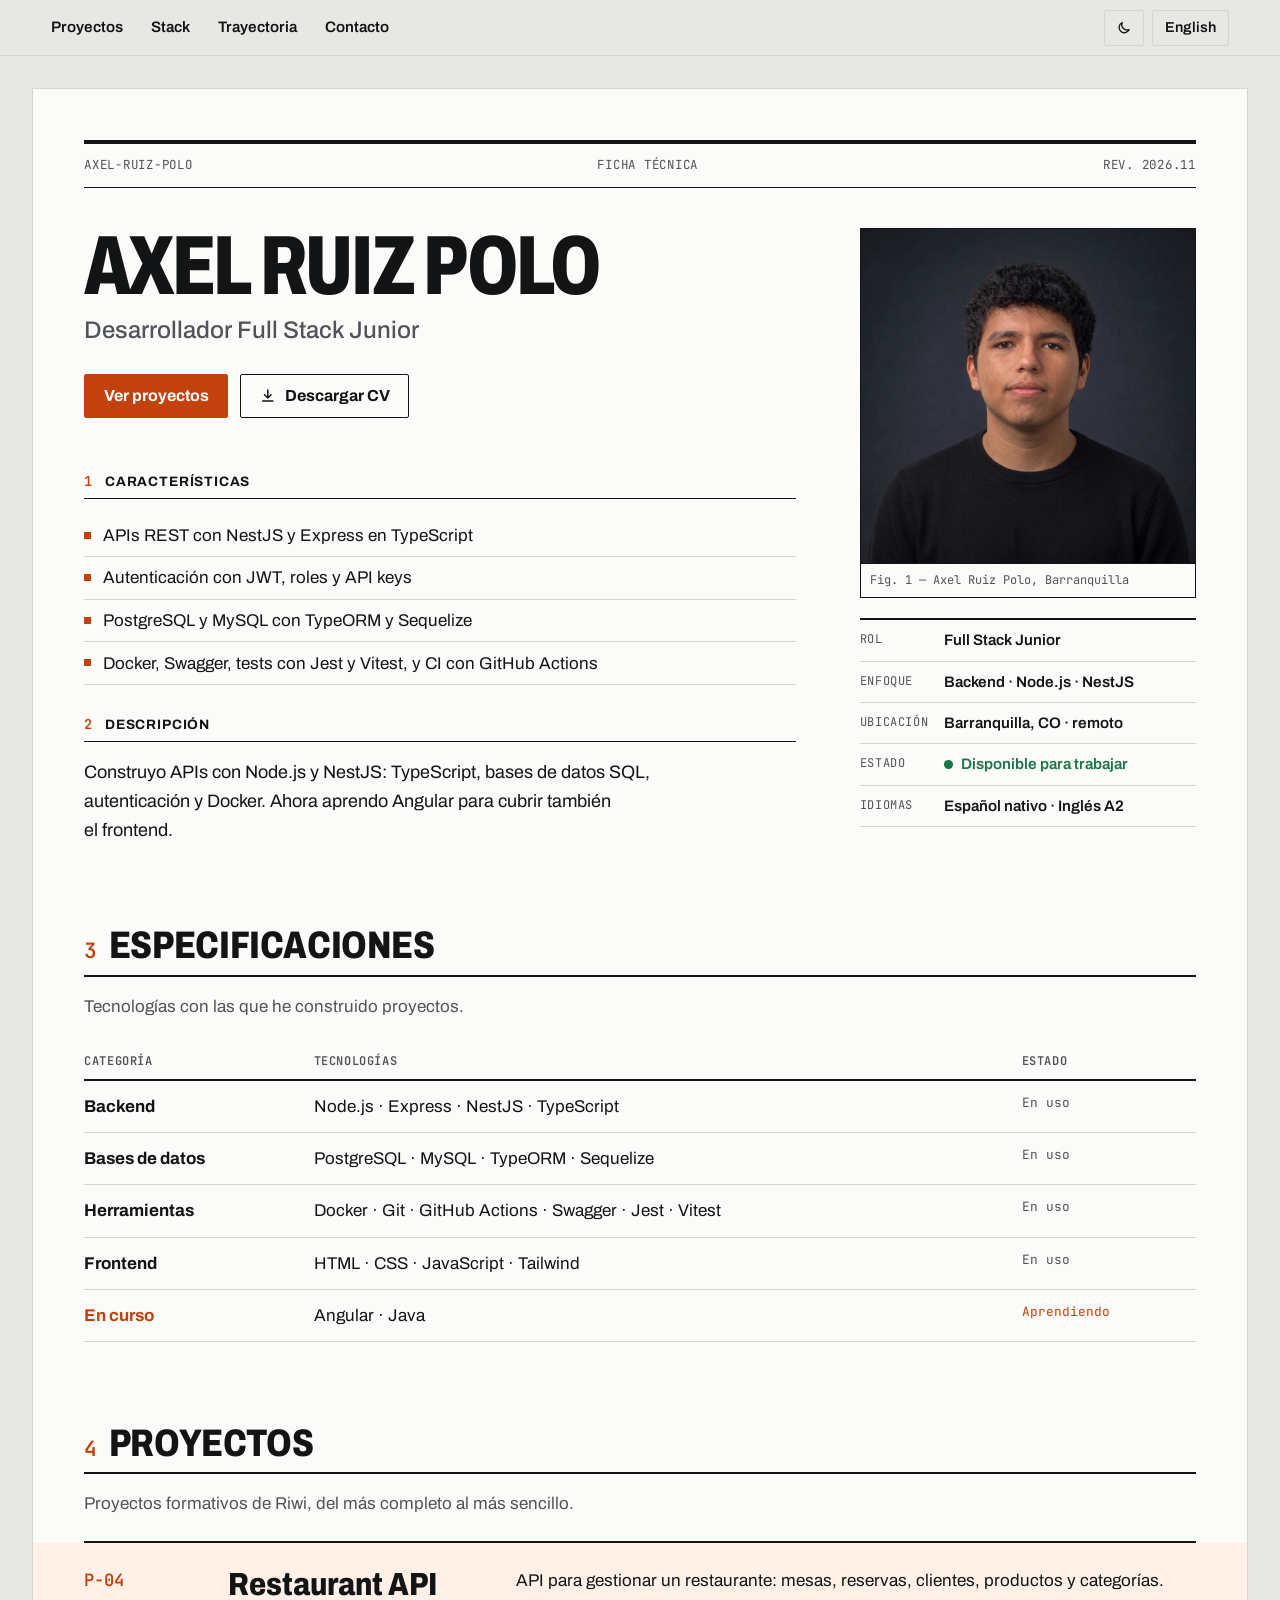
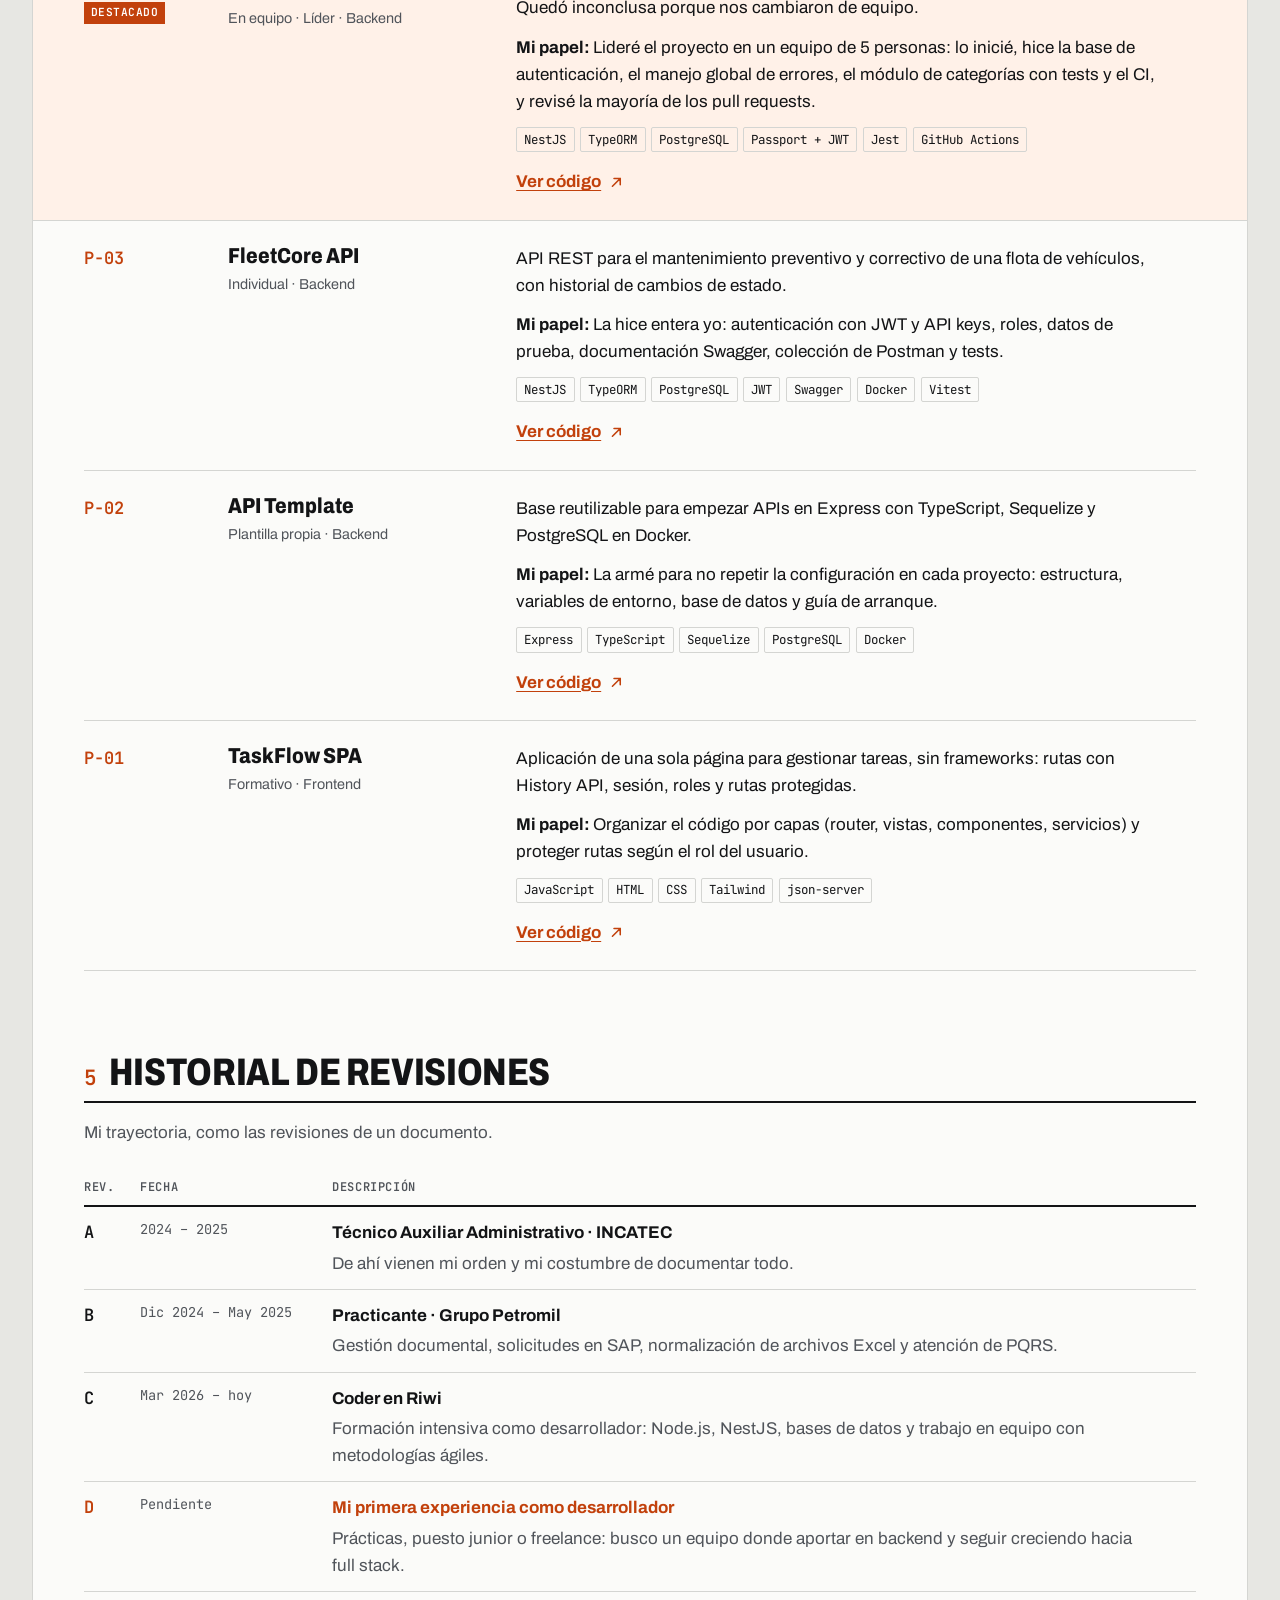
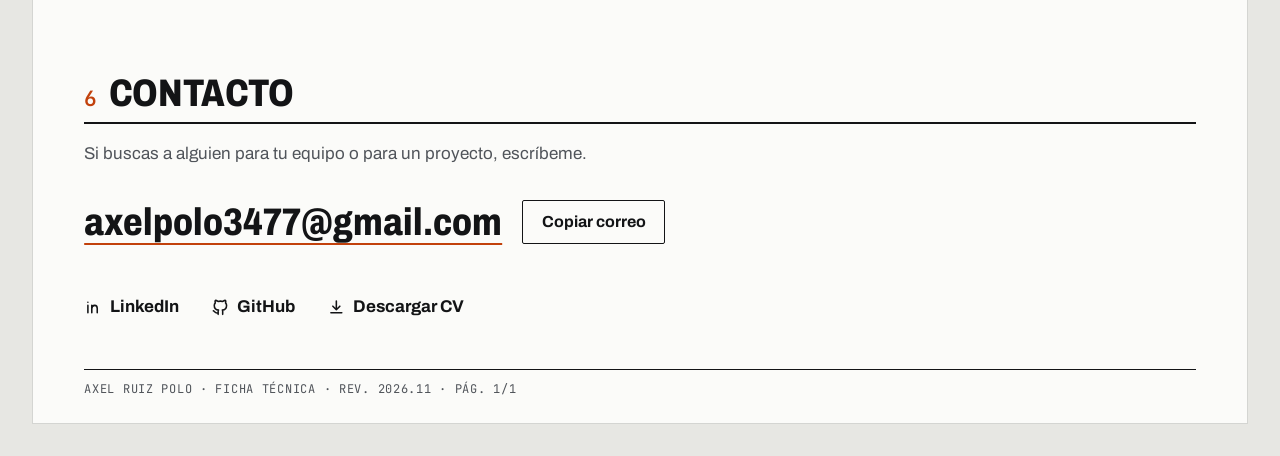
==== index.html @ 13900193 "fix: número de versión en CSS y JS para que no se mezclen con la caché" ====
<!DOCTYPE html>
<html lang="es">
<head>
  <meta charset="UTF-8">
  <meta name="viewport" content="width=device-width, initial-scale=1.0">
  <title>Axel Ruiz Polo · Desarrollador Full Stack Junior</title>
  <meta name="description" content="Portafolio de Axel Ruiz Polo, desarrollador Full Stack Junior en Barranquilla: APIs con Node.js, NestJS, TypeScript, PostgreSQL y Docker. Disponible para trabajar.">
  <meta name="theme-color" content="#f6f6f4">

  <!-- Vista previa al compartir el enlace (LinkedIn, WhatsApp...) -->
  <meta property="og:type" content="website">
  <meta property="og:title" content="Axel Ruiz Polo · Desarrollador Full Stack Junior">
  <meta property="og:description" content="APIs con Node.js y NestJS. Disponible para trabajar.">
  <meta property="og:url" content="https://arp34.github.io/">
  <meta property="og:image" content="https://arp34.github.io/assets/img/axel.webp">

  <link rel="icon" href="assets/img/favicon.svg" type="image/svg+xml">
  <link rel="preconnect" href="https://fonts.googleapis.com">
  <link rel="preconnect" href="https://fonts.gstatic.com" crossorigin>
  <link rel="stylesheet" href="https://fonts.googleapis.com/css2?family=Archivo:wdth,wght@62..125,400..800&family=JetBrains+Mono:wght@400;600&display=swap">
  <link rel="stylesheet" href="css/styles.css?v=2">

  <!-- Aplica el tema guardado antes de pintar, para que no haya un destello claro -->
  <script>
    try {
      const saved = localStorage.getItem("theme");
      if (saved === "dark" || saved === "light") document.documentElement.dataset.theme = saved;
    } catch (e) {}
  </script>
</head>
<body>
  <a class="skip" href="#proyectos" data-i18n="hero.ctaProjects">Ver proyectos</a>

  <header class="topbar">
    <nav class="topbar__nav" aria-label="Secciones">
      <a href="#proyectos" data-i18n="nav.projects">Proyectos</a>
      <a href="#stack" data-i18n="nav.stack">Stack</a>
      <a href="#trayectoria" data-i18n="nav.path">Trayectoria</a>
      <a href="#contacto" data-i18n="nav.contact">Contacto</a>
    </nav>
    <div class="topbar__tools">
      <button class="tool" id="theme-toggle" type="button" aria-label="Activar modo oscuro">
        <!-- Luna (se ve en modo claro) y sol (se ve en modo oscuro) -->
        <svg class="icon icon--moon" viewBox="0 0 24 24" aria-hidden="true"><path d="M20 14.5A8 8 0 0 1 9.5 4a8 8 0 1 0 10.5 10.5Z"/></svg>
        <svg class="icon icon--sun" viewBox="0 0 24 24" aria-hidden="true"><circle cx="12" cy="12" r="4"/><path d="M12 2v2m0 16v2M4.9 4.9l1.4 1.4m11.4 11.4 1.4 1.4M2 12h2m16 0h2M4.9 19.1l1.4-1.4M17.7 6.3l1.4-1.4"/></svg>
      </button>
      <button class="tool" id="lang-toggle" type="button" lang="en" data-i18n="nav.lang">English</button>
    </div>
  </header>

  <main class="sheet">
    <!-- Primera "página" del datasheet: título, características y datos clave -->
    <section class="hero" aria-labelledby="nombre">
      <div class="docstrip">
        <span>AXEL-RUIZ-POLO</span>
        <span data-i18n="doc.type">Ficha técnica</span>
        <span data-i18n="doc.rev">Rev. 2026.11</span>
      </div>

      <div class="hero__grid">
        <div class="hero__main">
          <h1 id="nombre" class="hero__name">Axel Ruiz Polo</h1>
          <p class="hero__role" data-i18n="hero.role">Desarrollador Full Stack Junior</p>
          <div class="actions">
            <a class="btn btn--primary" href="#proyectos" data-i18n="hero.ctaProjects">Ver proyectos</a>
            <a class="btn" href="assets/cv/CV-Axel-Ruiz-Polo.pdf" download>
              <svg class="icon" viewBox="0 0 24 24" aria-hidden="true"><path d="M12 4v11m0 0-4.5-4.5M12 15l4.5-4.5M5 19h14"/></svg>
              <span data-i18n="hero.ctaCv">Descargar CV</span>
            </a>
          </div>

          <h2 class="sec"><span class="sec__num">1</span> <span data-i18n="hero.featuresTitle">Características</span></h2>
          <ul class="features" id="features-list"></ul>

          <h2 class="sec"><span class="sec__num">2</span> <span data-i18n="hero.descTitle">Descripción</span></h2>
          <p class="hero__lead" data-i18n="hero.lead">Construyo APIs con Node.js y NestJS: TypeScript, bases de datos SQL, autenticación y Docker. Ahora aprendo Angular para cubrir también el frontend.</p>

        </div>

        <aside class="hero__aside">
          <figure class="fig">
            <img src="assets/img/axel.webp" width="1024" height="1024" alt="Foto de Axel Ruiz Polo" data-i18n-alt="hero.photoAlt">
            <figcaption data-i18n="hero.figure">Fig. 1 — Axel Ruiz Polo, Barranquilla</figcaption>
          </figure>
          <dl class="specs" id="specs-list"></dl>
        </aside>
      </div>
    </section>

    <section class="band" id="stack" aria-labelledby="stack-title">
      <h2 class="sec sec--big" id="stack-title"><span class="sec__num">3</span> <span data-i18n="stack.title">Especificaciones</span></h2>
      <p class="band__intro" data-i18n="stack.intro">Tecnologías con las que he construido proyectos.</p>
      <div class="table-wrap">
        <table class="table table--stack">
          <thead>
            <tr>
              <th scope="col" data-i18n="stack.colCategory">Categoría</th>
              <th scope="col" data-i18n="stack.colTech">Tecnologías</th>
              <th scope="col" data-i18n="stack.colStatus">Estado</th>
            </tr>
          </thead>
          <tbody id="stack-list"></tbody>
        </table>
      </div>
    </section>

    <section class="band" id="proyectos" aria-labelledby="projects-title">
      <h2 class="sec sec--big" id="projects-title"><span class="sec__num">4</span> <span data-i18n="projects.title">Proyectos</span></h2>
      <p class="band__intro" data-i18n="projects.intro">Proyectos formativos de Riwi, del más completo al más sencillo.</p>
      <ol class="projects" id="projects-list"></ol>
      <noscript><p><a href="https://github.com/Arp34">github.com/Arp34</a></p></noscript>
    </section>

    <section class="band" id="trayectoria" aria-labelledby="path-title">
      <h2 class="sec sec--big" id="path-title"><span class="sec__num">5</span> <span data-i18n="path.title">Historial de revisiones</span></h2>
      <p class="band__intro" data-i18n="path.intro">Mi trayectoria, como las revisiones de un documento.</p>
      <div class="table-wrap">
        <table class="table table--path">
          <thead>
            <tr>
              <th scope="col" data-i18n="path.colRev">Rev.</th>
              <th scope="col" data-i18n="path.colDate">Fecha</th>
              <th scope="col" data-i18n="path.colDesc">Descripción</th>
            </tr>
          </thead>
          <tbody id="path-list"></tbody>
        </table>
      </div>
    </section>
  </main>

  <footer class="foot" id="contacto" aria-labelledby="contact-title">
    <div class="foot__inner">
      <h2 class="sec sec--big" id="contact-title"><span class="sec__num">6</span> <span data-i18n="contact.title">Contacto</span></h2>
      <p class="foot__lead" data-i18n="contact.lead">Si buscas a alguien para tu equipo o para un proyecto, escríbeme.</p>

      <div class="mail">
        <a class="mail__address" href="mailto:axelpolo3477@gmail.com">axelpolo3477@gmail.com</a>
        <button class="btn" id="copy-email" type="button" data-i18n="contact.copy">Copiar correo</button>
        <span class="mail__done" id="copy-status" role="status"></span>
      </div>

      <ul class="links">
        <li>
          <a href="https://www.linkedin.com/in/axel-ruiz-polo/" target="_blank" rel="noopener">
            <svg class="icon" viewBox="0 0 24 24" aria-hidden="true"><path d="M5 9.5V19M5 5.5v.01M10 19v-9.5m0 4.25c0-2.5 1.5-4.25 3.75-4.25S17 11 17 13.5V19"/></svg>
            LinkedIn
          </a>
        </li>
        <li>
          <a href="https://github.com/Arp34" target="_blank" rel="noopener">
            <svg class="icon" viewBox="0 0 24 24" aria-hidden="true"><path d="M9 19c-4 1.3-4-2-6-2.5M15 21v-3.5c0-1 .1-1.4-.5-2 2.8-.3 5.5-1.4 5.5-6a4.6 4.6 0 0 0-1.3-3.2 4.3 4.3 0 0 0-.1-3.2s-1-.3-3.4 1.3a11.8 11.8 0 0 0-6.2 0C6.6 2.8 5.6 3.1 5.6 3.1a4.3 4.3 0 0 0-.1 3.2A4.6 4.6 0 0 0 4.2 9.5c0 4.6 2.7 5.7 5.5 6-.6.6-.6 1.2-.5 2V21"/></svg>
            GitHub
          </a>
        </li>
        <li>
          <a href="assets/cv/CV-Axel-Ruiz-Polo.pdf" download>
            <svg class="icon" viewBox="0 0 24 24" aria-hidden="true"><path d="M12 4v11m0 0-4.5-4.5M12 15l4.5-4.5M5 19h14"/></svg>
            <span data-i18n="hero.ctaCv">Descargar CV</span>
          </a>
        </li>
      </ul>

      <p class="foot__signature" data-i18n="contact.signature">Axel Ruiz Polo · Ficha técnica · Rev. 2026.11 · Pág. 1/1</p>
    </div>
  </footer>

  <script src="js/content.js?v=2"></script>
  <script src="js/main.js?v=2"></script>
</body>
</html>
---- css/styles.css ----
/* ==========================================================
   Portafolio de Axel Ruiz Polo: "ficha técnica" (datasheet)
   La página es la hoja de especificaciones de un componente:
   bloque de título, características, datos clave, tablas,
   historial de revisiones. Papel, tinta, líneas finas de 1px
   y un único color de señal (naranja) para lo importante.
   ========================================================== */

/* ---------- 1. Variables ----------
   Los colores tienen nombre de FUNCIÓN, no de color: el modo oscuro
   solo cambia sus valores y ninguna regla de abajo cambia. */
:root {
  --desk: #e7e7e3;          /* la mesa sobre la que está la hoja */
  --paper: #fbfbf9;         /* la hoja */
  --ink: #131416;           /* texto principal y reglas fuertes */
  --ink-soft: #50545a;      /* texto secundario */
  --rule-soft: #d4d5d2;     /* líneas finas entre filas */
  --accent: #c2410c;        /* naranja de señal: acciones y destacados */
  --accent-hover: #9a3412;
  --on-accent: #ffffff;
  --tint: #fff1e8;          /* fondo de la fila destacada */
  --ok: #1d7446;            /* "disponible" */

  --font-sans: "Archivo", system-ui, sans-serif;
  --font-mono: "JetBrains Mono", ui-monospace, monospace;

  --gutter: clamp(1rem, 4vw, 3.5rem);
  --max: 76rem;
  --radius: 2px;

  color-scheme: light;
}

/* Modo oscuro: hoja de grafito, tinta clara, el mismo naranja más luminoso */
:root[data-theme="dark"] {
  --desk: #0b0c0e;
  --paper: #121417;
  --ink: #e9eaec;
  --ink-soft: #a3a8b0;
  --rule-soft: #2c3036;
  --accent: #ff8a4c;
  --accent-hover: #ffa574;
  --on-accent: #121417;
  --tint: #24180f;
  --ok: #5fd08f;
  color-scheme: dark;
}

/* Sin elección guardada, se sigue el tema del sistema */
@media (prefers-color-scheme: dark) {
  :root:not([data-theme="light"]) {
    --desk: #0b0c0e;
    --paper: #121417;
    --ink: #e9eaec;
    --ink-soft: #a3a8b0;
    --rule-soft: #2c3036;
    --accent: #ff8a4c;
    --accent-hover: #ffa574;
    --on-accent: #121417;
    --tint: #24180f;
    --ok: #5fd08f;
    color-scheme: dark;
  }
}

/* ---------- 2. Base ---------- */
*,
*::before,
*::after {
  box-sizing: border-box;
}

html {
  scroll-behavior: smooth;
  scroll-padding-top: 4.5rem; /* que la barra fija no tape los títulos al saltar */
  scrollbar-color: var(--ink-soft) var(--desk);
}

body {
  margin: 0;
  font-family: var(--font-sans);
  font-size: 1.0625rem;
  line-height: 1.6;
  color: var(--ink);
  caret-color: var(--accent);
  background: var(--desk);
}

::selection {
  background: var(--accent);
  color: var(--on-accent);
}

img {
  max-width: 100%;
  display: block;
}

a {
  color: inherit;
  text-underline-offset: 0.2em;
}

h1,
h2,
h3 {
  line-height: 1.1;
  text-wrap: balance;
}

p {
  text-wrap: pretty;
}

:focus-visible {
  outline: 2px solid var(--accent);
  outline-offset: 3px;
}

.icon {
  width: 1.1em;
  height: 1.1em;
  flex: none;
  fill: none;
  stroke: currentColor;
  stroke-width: 2;
  stroke-linecap: round;
  stroke-linejoin: round;
}

.visually-hidden {
  position: absolute;
  width: 1px;
  height: 1px;
  overflow: hidden;
  clip-path: inset(50%);
  white-space: nowrap;
}

.skip {
  position: absolute;
  left: var(--gutter);
  top: -4rem;
  z-index: 20;
  padding: 0.5rem 1rem;
  background: var(--ink);
  color: var(--paper);
}

.skip:focus {
  top: 0.75rem;
}

/* ---------- 3. Barra superior ---------- */
.topbar {
  position: sticky;
  top: 0;
  z-index: 10;
  display: flex;
  align-items: center;
  justify-content: space-between;
  gap: 1rem;
  padding: 0.6rem var(--gutter);
  background: var(--desk);
  border-bottom: 1px solid var(--rule-soft);
}

.topbar__nav {
  display: flex;
  flex-wrap: wrap;
  gap: 0.25rem 1.75rem;
}

.topbar__nav a {
  font-weight: 600;
  font-size: 0.95rem;
  text-decoration: none;
  padding-block: 0.3rem;
  border-bottom: 1px solid transparent;
}

.topbar__nav a:hover {
  border-bottom-color: var(--ink);
}

.topbar__tools {
  display: flex;
  flex: none;
  gap: 0.5rem;
}

.tool {
  display: inline-flex;
  align-items: center;
  justify-content: center;
  min-width: 2.5rem;
  min-height: 2.25rem;
  padding: 0.3rem 0.75rem;
  font: inherit;
  font-weight: 600;
  font-size: 0.9rem;
  color: var(--ink);
  background: transparent;
  border: 1px solid var(--rule-soft);
  border-radius: var(--radius);
  cursor: pointer;
}

.tool:hover {
  border-color: var(--ink);
}

#theme-toggle {
  padding-inline: 0.5rem;
}

/* El botón de tema enseña la luna en claro y el sol en oscuro */
.icon--sun {
  display: none;
}

:root[data-theme="dark"] .icon--sun {
  display: block;
}

:root[data-theme="dark"] .icon--moon {
  display: none;
}

@media (prefers-color-scheme: dark) {
  :root:not([data-theme="light"]) .icon--sun {
    display: block;
  }

  :root:not([data-theme="light"]) .icon--moon {
    display: none;
  }
}

@media (max-width: 40rem) {
  .topbar__nav {
    flex-wrap: nowrap;
    gap: 1rem;
    overflow-x: auto;
    scrollbar-width: none;
    white-space: nowrap;
  }
}

/* ---------- 4. La hoja ---------- */
.sheet {
  max-width: var(--max);
  margin: clamp(0rem, 3vw, 2rem) auto 0;
  padding: clamp(1.25rem, 4vw, 3.5rem) var(--gutter) 0;
  background: var(--paper);
  border: 1px solid var(--rule-soft);
  border-bottom: 0;
}

/* Tira de documento: referencia, tipo y revisión, como en un datasheet.
   La regla gruesa de arriba se "dibuja" al cargar (el único movimiento). */
.docstrip {
  position: relative;
  display: flex;
  flex-wrap: wrap;
  justify-content: space-between;
  gap: 0.25rem 1.5rem;
  padding-block: 0.9rem 0.75rem;
  border-bottom: 1px solid var(--ink);
  font-family: var(--font-mono);
  font-size: 0.78rem;
  text-transform: uppercase;
  letter-spacing: 0.06em;
  color: var(--ink-soft);
}

.docstrip::before {
  content: "";
  position: absolute;
  inset: 0 0 auto;
  height: 4px;
  background: var(--ink);
  transform-origin: left;
  animation: draw 0.9s cubic-bezier(0.16, 1, 0.3, 1) both;
}

@keyframes draw {
  from {
    transform: scaleX(0);
  }
}

/* Títulos de sección numerados, como los apartados de un datasheet */
.sec {
  display: flex;
  align-items: baseline;
  gap: 0.75rem;
  margin: 0 0 1rem;
  padding-bottom: 0.5rem;
  border-bottom: 1px solid var(--ink);
  font-size: 0.85rem;
  font-weight: 700;
  text-transform: uppercase;
  letter-spacing: 0.06em;
}

.sec__num {
  font-family: var(--font-mono);
  font-weight: 600;
  color: var(--accent);
}

.sec--big {
  font-size: clamp(1.6rem, 3.5vw, 2.4rem);
  font-weight: 800;
  font-stretch: 80%;
  letter-spacing: -0.01em;
  border-bottom-width: 2px;
}

.sec--big .sec__num {
  font-size: 0.55em;
}

.band {
  padding-block: clamp(3rem, 7vw, 5rem) 0;
}

.band__intro {
  margin: 0 0 1.5rem;
  color: var(--ink-soft);
  max-width: 60ch;
}

/* ---------- 5. Botones ---------- */
.actions {
  display: flex;
  flex-wrap: wrap;
  gap: 0.75rem;
  margin: 1.5rem 0 clamp(2rem, 5vw, 3.5rem);
}

.btn {
  display: inline-flex;
  align-items: center;
  gap: 0.5rem;
  min-height: 2.75rem;
  padding: 0.5rem 1.15rem;
  font: inherit;
  font-weight: 700;
  font-size: 1rem;
  text-decoration: none;
  color: var(--ink);
  background: transparent;
  border: 1.5px solid var(--ink);
  border-radius: var(--radius);
  cursor: pointer;
  transition: background-color 0.15s ease-out, color 0.15s ease-out, border-color 0.15s ease-out;
}

.btn:hover {
  background: var(--ink);
  color: var(--paper);
}

.btn--primary {
  background: var(--accent);
  border-color: var(--accent);
  color: var(--on-accent);
}

.btn--primary:hover {
  background: var(--accent-hover);
  border-color: var(--accent-hover);
  color: var(--on-accent);
}

/* ---------- 6. Primera página: nombre, características y datos ---------- */
.hero__name {
  margin: 0 0 0.4rem;
  font-size: clamp(2.75rem, 7vw, 5.25rem);
  font-weight: 800;
  font-stretch: 72%;
  line-height: 0.92;
  letter-spacing: -0.02em;
  text-transform: uppercase;
}

.hero__role {
  margin: 0;
  font-size: clamp(1.15rem, 2.4vw, 1.5rem);
  font-weight: 500;
  color: var(--ink-soft);
}

/* El nombre, el cargo y los botones van DENTRO de la columna izquierda,
   así la foto (columna derecha) empieza a la altura del nombre */
.hero__grid {
  margin-top: clamp(1.5rem, 4vw, 2.5rem);
  display: grid;
  grid-template-columns: 1fr minmax(15rem, 21rem);
  gap: clamp(2rem, 5vw, 4.5rem);
  align-items: start;
}

.hero__main .sec + * {
  margin-top: 0;
}

.features {
  list-style: none;
  margin: 0 0 2rem;
  padding: 0;
}

.features li {
  display: flex;
  gap: 0.75rem;
  padding-block: 0.45rem;
  border-bottom: 1px solid var(--rule-soft);
}

/* Viñeta cuadrada, como en las listas de un datasheet */
.features li::before {
  content: "";
  flex: none;
  width: 0.45rem;
  height: 0.45rem;
  margin-top: 0.6rem;
  background: var(--accent);
}

.hero__lead {
  margin: 0;
  max-width: 60ch;
  font-size: 1.125rem;
}

.fig {
  margin: 0;
  border: 1px solid var(--ink);
}

/* height: auto anula el height="1024" del HTML (que solo sirve para
   reservar el hueco al cargar); si no, la foto mide 1024px de alto */
.fig img {
  width: 100%;
  height: auto;
  aspect-ratio: 1;
  object-fit: cover;
}

.fig figcaption {
  padding: 0.45rem 0.6rem;
  border-top: 1px solid var(--ink);
  font-family: var(--font-mono);
  font-size: 0.75rem;
  color: var(--ink-soft);
}

/* Datos clave: pares clave / valor en una rejilla de dos columnas */
.specs {
  display: grid;
  grid-template-columns: auto 1fr;
  margin: 1.25rem 0 0;
  border-top: 2px solid var(--ink);
}

.specs dt,
.specs dd {
  margin: 0;
  padding-block: 0.5rem;
  border-bottom: 1px solid var(--rule-soft);
}

.specs dt {
  padding-right: 1rem;
  font-family: var(--font-mono);
  font-size: 0.75rem;
  text-transform: uppercase;
  letter-spacing: 0.05em;
  color: var(--ink-soft);
  line-height: 1.9;
}

.specs dd {
  font-weight: 600;
  font-size: 0.95rem;
}

.specs__status {
  display: flex;
  align-items: center;
  gap: 0.5rem;
  color: var(--ok);
}

.specs__status::before {
  content: "";
  width: 0.55rem;
  height: 0.55rem;
  border-radius: 50%;
  background: var(--ok);
}

@media (max-width: 52rem) {
  .hero__grid {
    grid-template-columns: 1fr;
  }

  /* En pantallas estrechas: foto pequeña al lado de los datos clave */
  .hero__aside {
    display: grid;
    grid-template-columns: minmax(7rem, 11rem) 1fr;
    gap: 1.25rem;
    align-items: start;
  }

  .specs {
    margin-top: 0;
  }
}

@media (max-width: 30rem) {
  .hero__aside {
    grid-template-columns: 1fr;
  }

  .fig {
    max-width: 12rem;
  }
}

/* ---------- 7. Tablas (especificaciones e historial) ---------- */
.table-wrap {
  overflow-x: auto;
}

.table {
  width: 100%;
  border-collapse: collapse;
  font-variant-numeric: tabular-nums;
}

.table th,
.table td {
  text-align: left;
  vertical-align: top;
  padding: 0.75rem 1rem 0.75rem 0;
  border-bottom: 1px solid var(--rule-soft);
}

.table thead th {
  padding-block: 0.5rem;
  border-bottom: 2px solid var(--ink);
  font-family: var(--font-mono);
  font-size: 0.75rem;
  font-weight: 600;
  text-transform: uppercase;
  letter-spacing: 0.05em;
  color: var(--ink-soft);
}

.table tbody th {
  font-weight: 700;
  white-space: nowrap;
}

.table .status {
  font-family: var(--font-mono);
  font-size: 0.8rem;
  color: var(--ink-soft);
  white-space: nowrap;
}

.table .is-learning .status,
.table .is-learning th {
  color: var(--accent);
}

.table--path .rev {
  font-family: var(--font-mono);
  font-weight: 600;
  width: 3.5rem;
}

.table--path .date {
  font-family: var(--font-mono);
  font-size: 0.85rem;
  color: var(--ink-soft);
  white-space: nowrap;
  width: 12rem;
}

.table--path td p {
  margin: 0.2rem 0 0;
  color: var(--ink-soft);
}

.table--path .is-pending .rev,
.table--path .is-pending strong {
  color: var(--accent);
}

/* En móvil, cada fila de tabla se convierte en un bloque */
@media (max-width: 40rem) {
  .table thead {
    position: absolute;
    width: 1px;
    height: 1px;
    overflow: hidden;
    clip-path: inset(50%);
  }

  .table tr {
    display: grid;
    grid-template-columns: auto 1fr;
    gap: 0.15rem 1rem;
    padding-block: 0.75rem;
    border-bottom: 1px solid var(--rule-soft);
  }

  .table th,
  .table td {
    padding: 0;
    border: 0;
  }

  .table--stack td:nth-child(2) {
    grid-column: 1 / -1;
    grid-row: 2;
  }

  .table--stack .status {
    justify-self: end;
  }

  .table--path td:nth-child(3) {
    grid-column: 1 / -1;
  }

  .table--path .rev,
  .table--path .date {
    width: auto;
  }

  .table tbody tr:first-child {
    border-top: 2px solid var(--ink);
  }
}

/* ---------- 8. Proyectos: tabla de referencias ---------- */
.projects {
  list-style: none;
  margin: 0;
  padding: 0;
  border-top: 2px solid var(--ink);
}

.project {
  display: grid;
  grid-template-columns: 7rem minmax(12rem, 16rem) 1fr;
  gap: 0.5rem 2rem;
  padding: 1.5rem 0;
  border-bottom: 1px solid var(--rule-soft);
}

.project__ref {
  display: flex;
  flex-direction: column;
  align-items: flex-start;
  gap: 0.5rem;
  font-family: var(--font-mono);
  font-weight: 600;
  color: var(--accent);
}

.project__badge {
  padding: 0.1rem 0.4rem;
  font-size: 0.7rem;
  text-transform: uppercase;
  letter-spacing: 0.05em;
  background: var(--accent);
  color: var(--on-accent);
}

.project__head h3 {
  margin: 0 0 0.3rem;
  font-size: 1.35rem;
  font-weight: 800;
  font-stretch: 85%;
}

.project__kind {
  margin: 0;
  font-size: 0.9rem;
  color: var(--ink-soft);
}

.project__body p {
  margin: 0 0 0.75rem;
  max-width: 65ch;
}

.project__role strong {
  font-weight: 700;
}

.project__tech {
  list-style: none;
  margin: 0 0 1rem;
  padding: 0;
  display: flex;
  flex-wrap: wrap;
  gap: 0.35rem;
  font-family: var(--font-mono);
  font-size: 0.78rem;
}

.project__tech li {
  padding: 0.1rem 0.45rem;
  border: 1px solid var(--rule-soft);
  border-radius: var(--radius);
}

.project__link {
  display: inline-flex;
  align-items: center;
  gap: 0.35rem;
  font-weight: 700;
  color: var(--accent);
}

.project__link:hover {
  color: var(--accent-hover);
}

/* El proyecto destacado: fondo teñido, a todo el ancho de la hoja */
.project--featured {
  margin-inline: calc(var(--gutter) * -1);
  padding-inline: var(--gutter);
  background: var(--tint);
}

.project--featured .project__head h3 {
  font-size: clamp(1.6rem, 3vw, 2rem);
}

@media (max-width: 52rem) {
  .project {
    grid-template-columns: 1fr;
  }

  .project__ref {
    flex-direction: row;
    align-items: center;
  }
}

/* ---------- 9. Pie: contacto, en la misma hoja ---------- */
.foot {
  max-width: var(--max);
  margin: 0 auto clamp(0rem, 3vw, 2rem);
  padding: clamp(3rem, 7vw, 5rem) var(--gutter) 1.5rem;
  background: var(--paper);
  border: 1px solid var(--rule-soft);
  border-top: 0;
}

.foot__lead {
  margin: 0 0 1.5rem;
  color: var(--ink-soft);
}

.mail {
  display: flex;
  flex-wrap: wrap;
  align-items: center;
  gap: 0.75rem 1.25rem;
}

.mail__address {
  font-size: clamp(1.4rem, 4.5vw, 2.4rem);
  font-weight: 800;
  font-stretch: 80%;
  overflow-wrap: anywhere;
  text-decoration-thickness: 2px;
  text-decoration-color: var(--accent);
}

.mail__done {
  font-family: var(--font-mono);
  font-size: 0.85rem;
  color: var(--ok);
}

.links {
  list-style: none;
  padding: 0;
  margin: 2rem 0 0;
  display: flex;
  flex-wrap: wrap;
  gap: 0.5rem 2rem;
}

.links a {
  display: inline-flex;
  align-items: center;
  gap: 0.45rem;
  min-height: 2.75rem;
  font-weight: 700;
  text-decoration: none;
}

.links a:hover {
  text-decoration: underline;
}

.foot__signature {
  margin: 2.5rem 0 0;
  padding-top: 0.6rem;
  border-top: 1px solid var(--ink);
  font-family: var(--font-mono);
  font-size: 0.75rem;
  text-transform: uppercase;
  letter-spacing: 0.06em;
  color: var(--ink-soft);
}

/* En móvil la hoja ocupa toda la pantalla: sin bordes ni mesa alrededor */
@media (max-width: 40rem) {
  body {
    background: var(--paper);
  }

  .topbar {
    background: var(--paper);
  }

  .sheet,
  .foot {
    border: 0;
    margin: 0;
  }
}

/* ---------- 10. Movimiento reducido ---------- */
@media (prefers-reduced-motion: reduce) {
  html {
    scroll-behavior: auto;
  }

  *,
  *::before {
    animation: none !important;
    transition: none !important;
  }
}
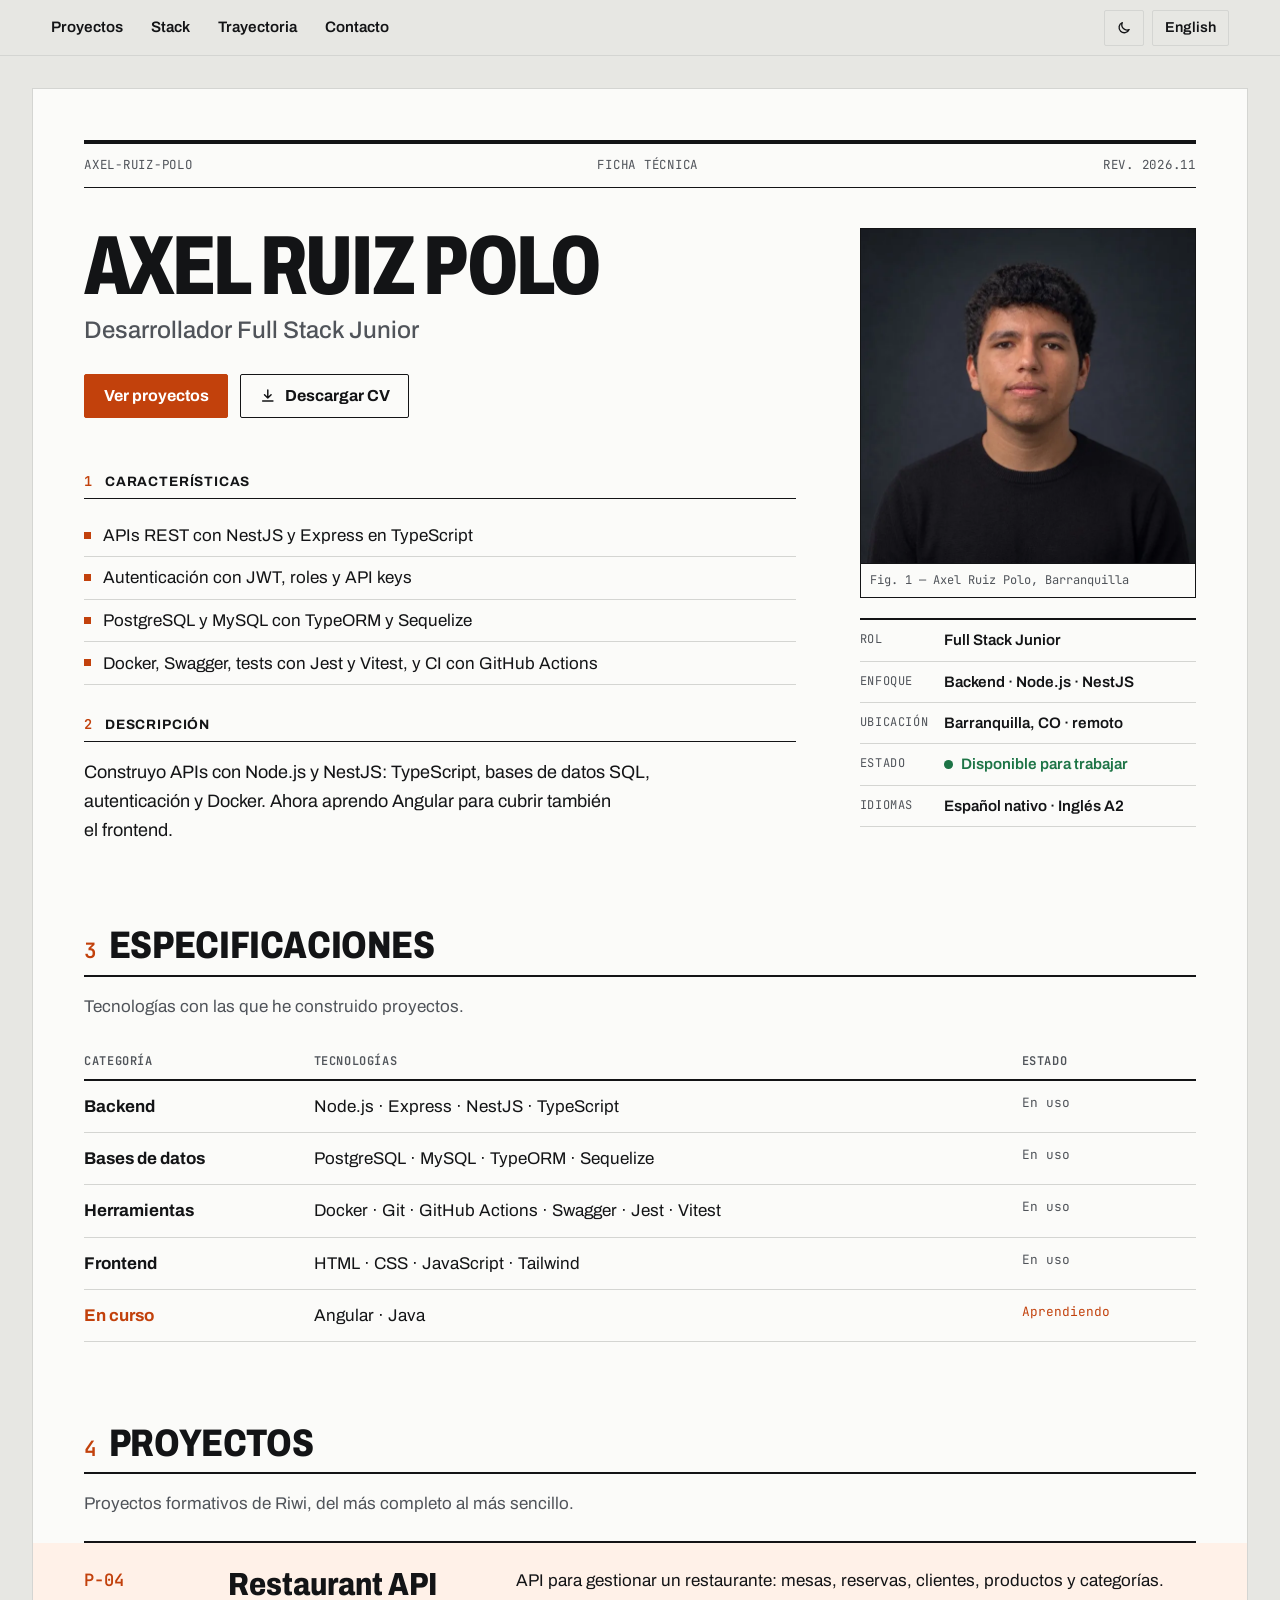
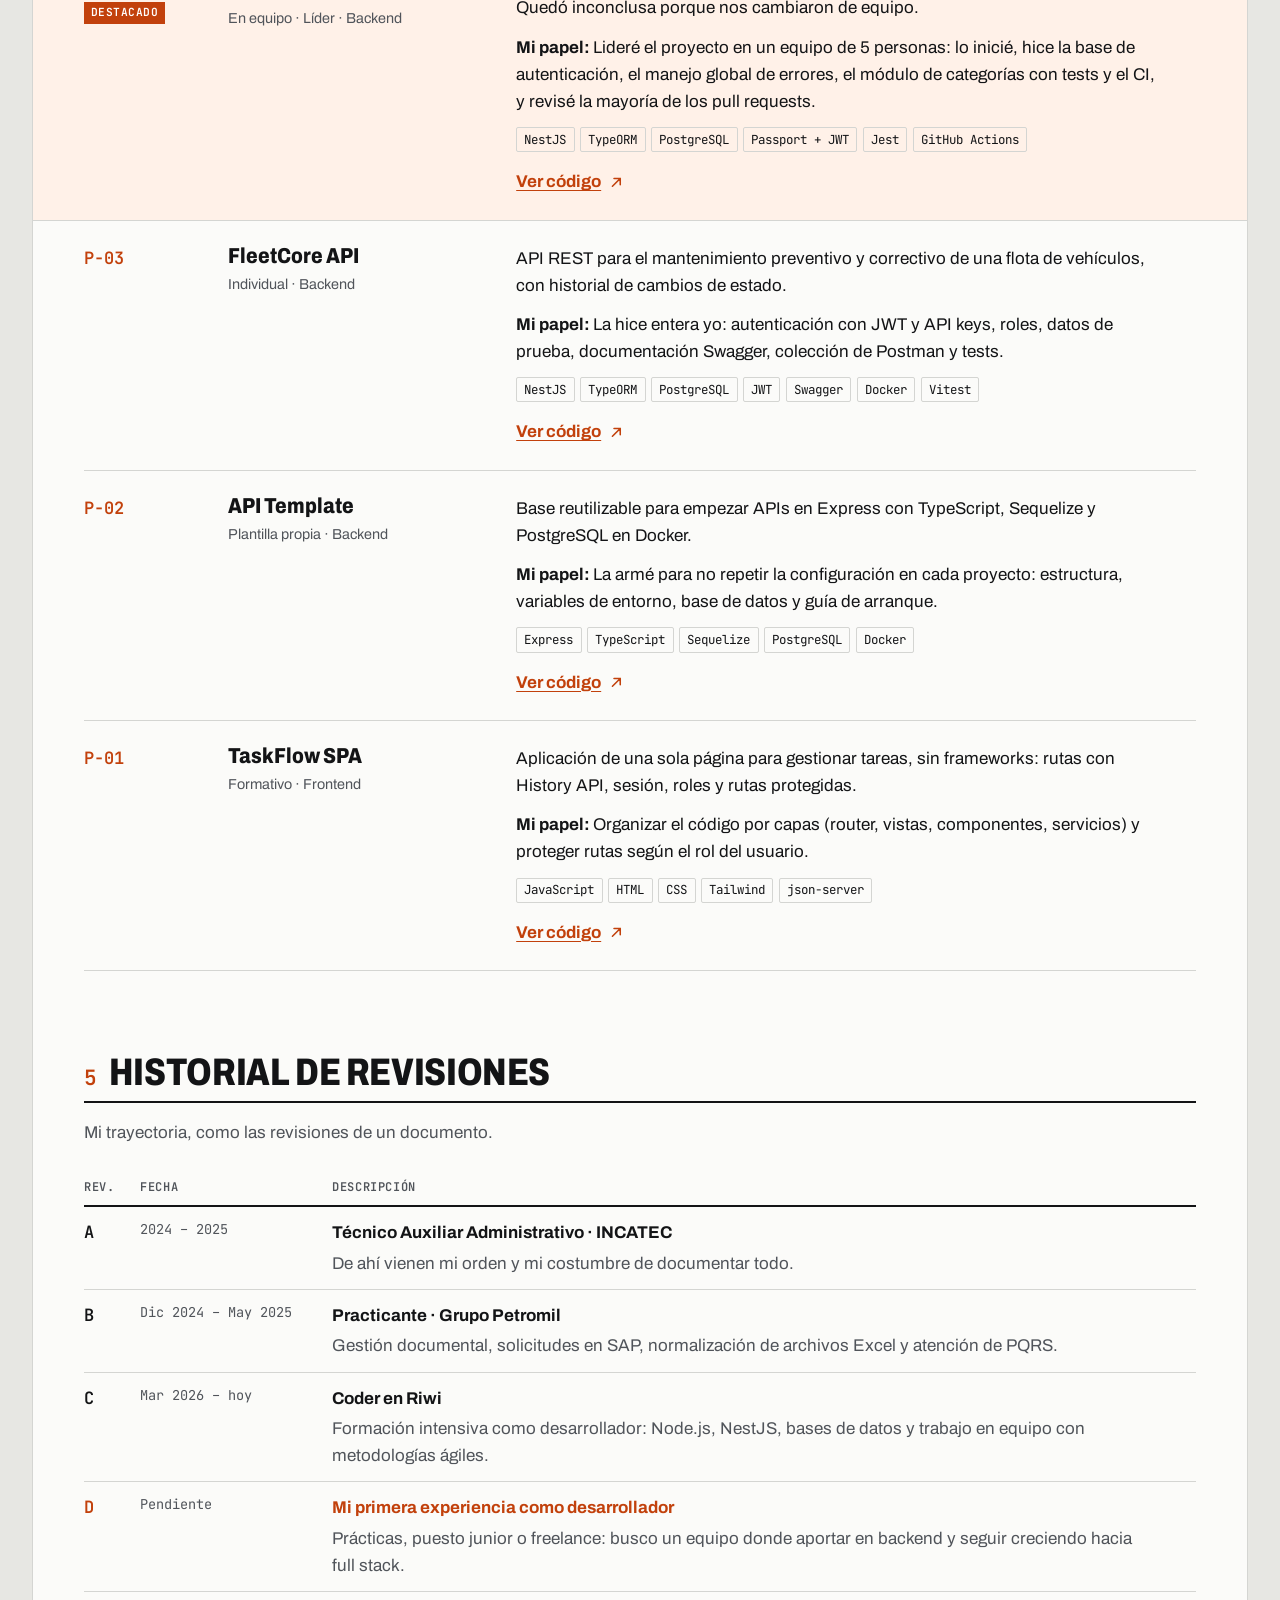
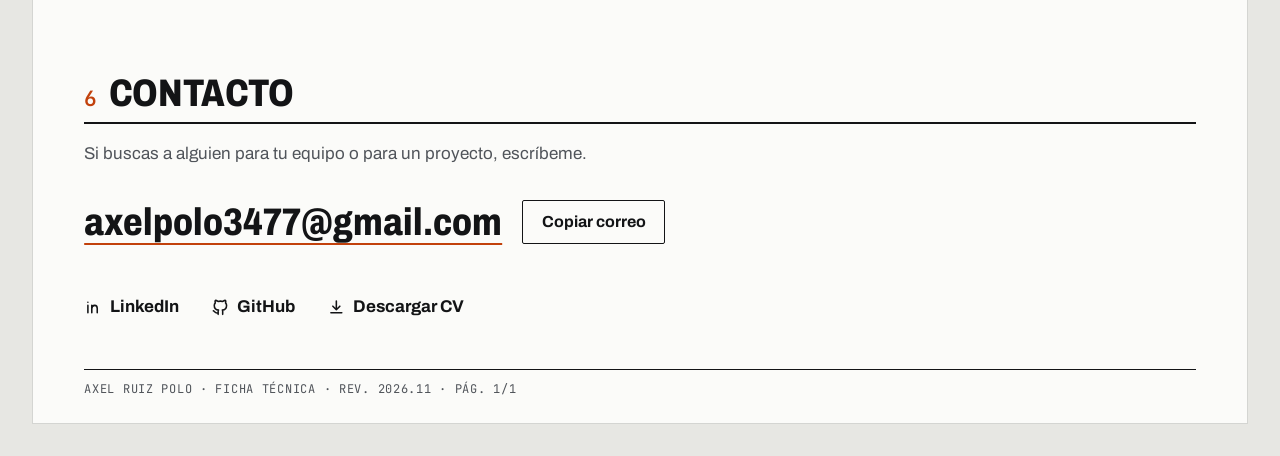
==== commit b172cd4a: "perf: foto a 672 px (16 KB en vez de 104 KB) y carga prioritaria" ====
--- a/index.html
+++ b/index.html
@@ -18,7 +18,7 @@
   <link rel="preconnect" href="https://fonts.googleapis.com">
   <link rel="preconnect" href="https://fonts.gstatic.com" crossorigin>
   <link rel="stylesheet" href="https://fonts.googleapis.com/css2?family=Archivo:wdth,wght@62..125,400..800&family=JetBrains+Mono:wght@400;600&display=swap">
-  <link rel="stylesheet" href="css/styles.css?v=2">
+  <link rel="stylesheet" href="css/styles.css?v=4">
 
   <!-- Aplica el tema guardado antes de pintar, para que no haya un destello claro -->
   <script>
@@ -32,7 +32,9 @@
   <a class="skip" href="#proyectos" data-i18n="hero.ctaProjects">Ver proyectos</a>
 
   <header class="topbar">
-    <nav class="topbar__nav" aria-label="Secciones">
+    <!-- Solo se ve en móvil, donde los enlaces van dentro del menú -->
+    <a class="topbar__brand" href="#nombre">AXEL-RUIZ-POLO</a>
+    <nav class="topbar__nav" id="site-nav" aria-label="Secciones">
       <a href="#proyectos" data-i18n="nav.projects">Proyectos</a>
       <a href="#stack" data-i18n="nav.stack">Stack</a>
       <a href="#trayectoria" data-i18n="nav.path">Trayectoria</a>
@@ -45,6 +47,11 @@
         <svg class="icon icon--sun" viewBox="0 0 24 24" aria-hidden="true"><circle cx="12" cy="12" r="4"/><path d="M12 2v2m0 16v2M4.9 4.9l1.4 1.4m11.4 11.4 1.4 1.4M2 12h2m16 0h2M4.9 19.1l1.4-1.4M17.7 6.3l1.4-1.4"/></svg>
       </button>
       <button class="tool" id="lang-toggle" type="button" lang="en" data-i18n="nav.lang">English</button>
+      <!-- Botón de menú: solo en móvil. aria-expanded dice si está abierto -->
+      <button class="tool topbar__menu" id="menu-toggle" type="button" aria-expanded="false" aria-controls="site-nav" aria-label="Abrir menú">
+        <svg class="icon icon--open" viewBox="0 0 24 24" aria-hidden="true"><path d="M4 7h16M4 12h16M4 17h16"/></svg>
+        <svg class="icon icon--close" viewBox="0 0 24 24" aria-hidden="true"><path d="M6 6l12 12M18 6 6 18"/></svg>
+      </button>
     </div>
   </header>
 
@@ -79,7 +86,7 @@
 
         <aside class="hero__aside">
           <figure class="fig">
-            <img src="assets/img/axel.webp" width="1024" height="1024" alt="Foto de Axel Ruiz Polo" data-i18n-alt="hero.photoAlt">
+            <img src="assets/img/axel.webp" width="672" height="672" fetchpriority="high" alt="Foto de Axel Ruiz Polo" data-i18n-alt="hero.photoAlt">
             <figcaption data-i18n="hero.figure">Fig. 1 — Axel Ruiz Polo, Barranquilla</figcaption>
           </figure>
           <dl class="specs" id="specs-list"></dl>
@@ -165,7 +172,7 @@
     </div>
   </footer>
 
-  <script src="js/content.js?v=2"></script>
-  <script src="js/main.js?v=2"></script>
+  <script src="js/content.js?v=4"></script>
+  <script src="js/main.js?v=4"></script>
 </body>
 </html>
--- a/css/styles.css
+++ b/css/styles.css
@@ -237,13 +237,72 @@
   }
 }
 
+/* La marca y el botón de menú solo existen en móvil */
+.topbar__brand,
+.topbar__menu {
+  display: none;
+}
+
+.icon--close {
+  display: none;
+}
+
+/* ---------- Barra en móvil: marca + herramientas + menú desplegable ---------- */
 @media (max-width: 40rem) {
+  .topbar__brand {
+    display: block;
+    font-family: var(--font-mono);
+    font-size: 0.8rem;
+    font-weight: 600;
+    letter-spacing: 0.06em;
+    text-decoration: none;
+  }
+
+  .topbar__menu {
+    display: inline-flex;
+    padding-inline: 0.5rem;
+  }
+
+  /* La referencia ya sale en la barra: no repetirla en la tira del documento */
+  .docstrip span:first-child {
+    display: none;
+  }
+
+  /* El panel cuelga justo debajo de la barra (que es sticky, así que
+     sirve de referencia para position: absolute) */
   .topbar__nav {
-    flex-wrap: nowrap;
-    gap: 1rem;
-    overflow-x: auto;
-    scrollbar-width: none;
-    white-space: nowrap;
+    display: none;
+    position: absolute;
+    top: 100%;
+    left: 0;
+    right: 0;
+    flex-direction: column;
+    gap: 0;
+    padding: 0.25rem var(--gutter) 0.75rem;
+    background: var(--paper);
+    border-bottom: 2px solid var(--ink);
+  }
+
+  .topbar.is-open .topbar__nav {
+    display: flex;
+  }
+
+  .topbar__nav a {
+    padding-block: 0.9rem;
+    font-size: 1.05rem;
+    border-bottom: 1px solid var(--rule-soft);
+  }
+
+  .topbar__nav a:last-child {
+    border-bottom: 0;
+  }
+
+  .topbar.is-open .icon--open {
+    display: none;
+  }
+
+  .topbar.is-open .icon--close {
+    display: block;
   }
 }
 
@@ -521,13 +580,16 @@
   }
 }
 
+/* En móvil la foto va centrada y los datos clave debajo, a todo el ancho */
 @media (max-width: 30rem) {
   .hero__aside {
     grid-template-columns: 1fr;
   }
 
   .fig {
-    max-width: 12rem;
+    width: 100%;
+    max-width: 14rem;
+    margin-inline: auto;
   }
 }
 
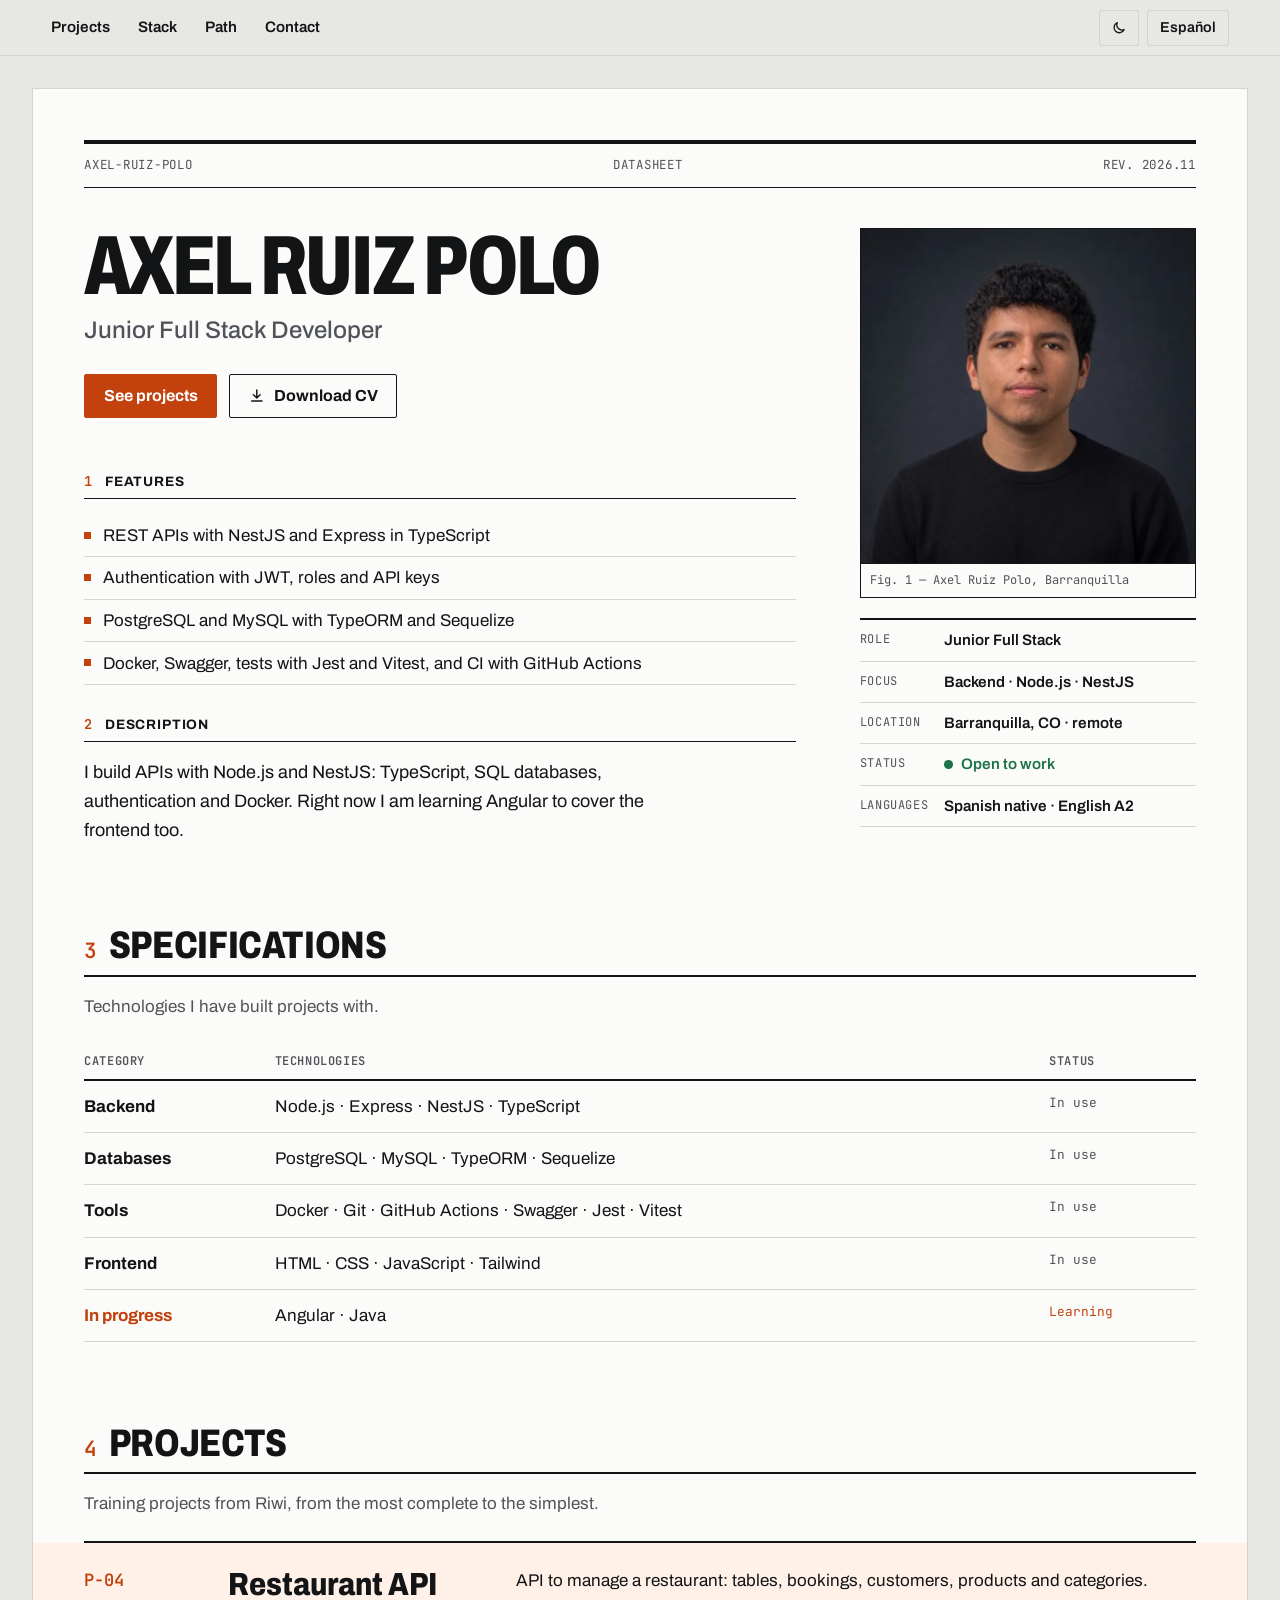
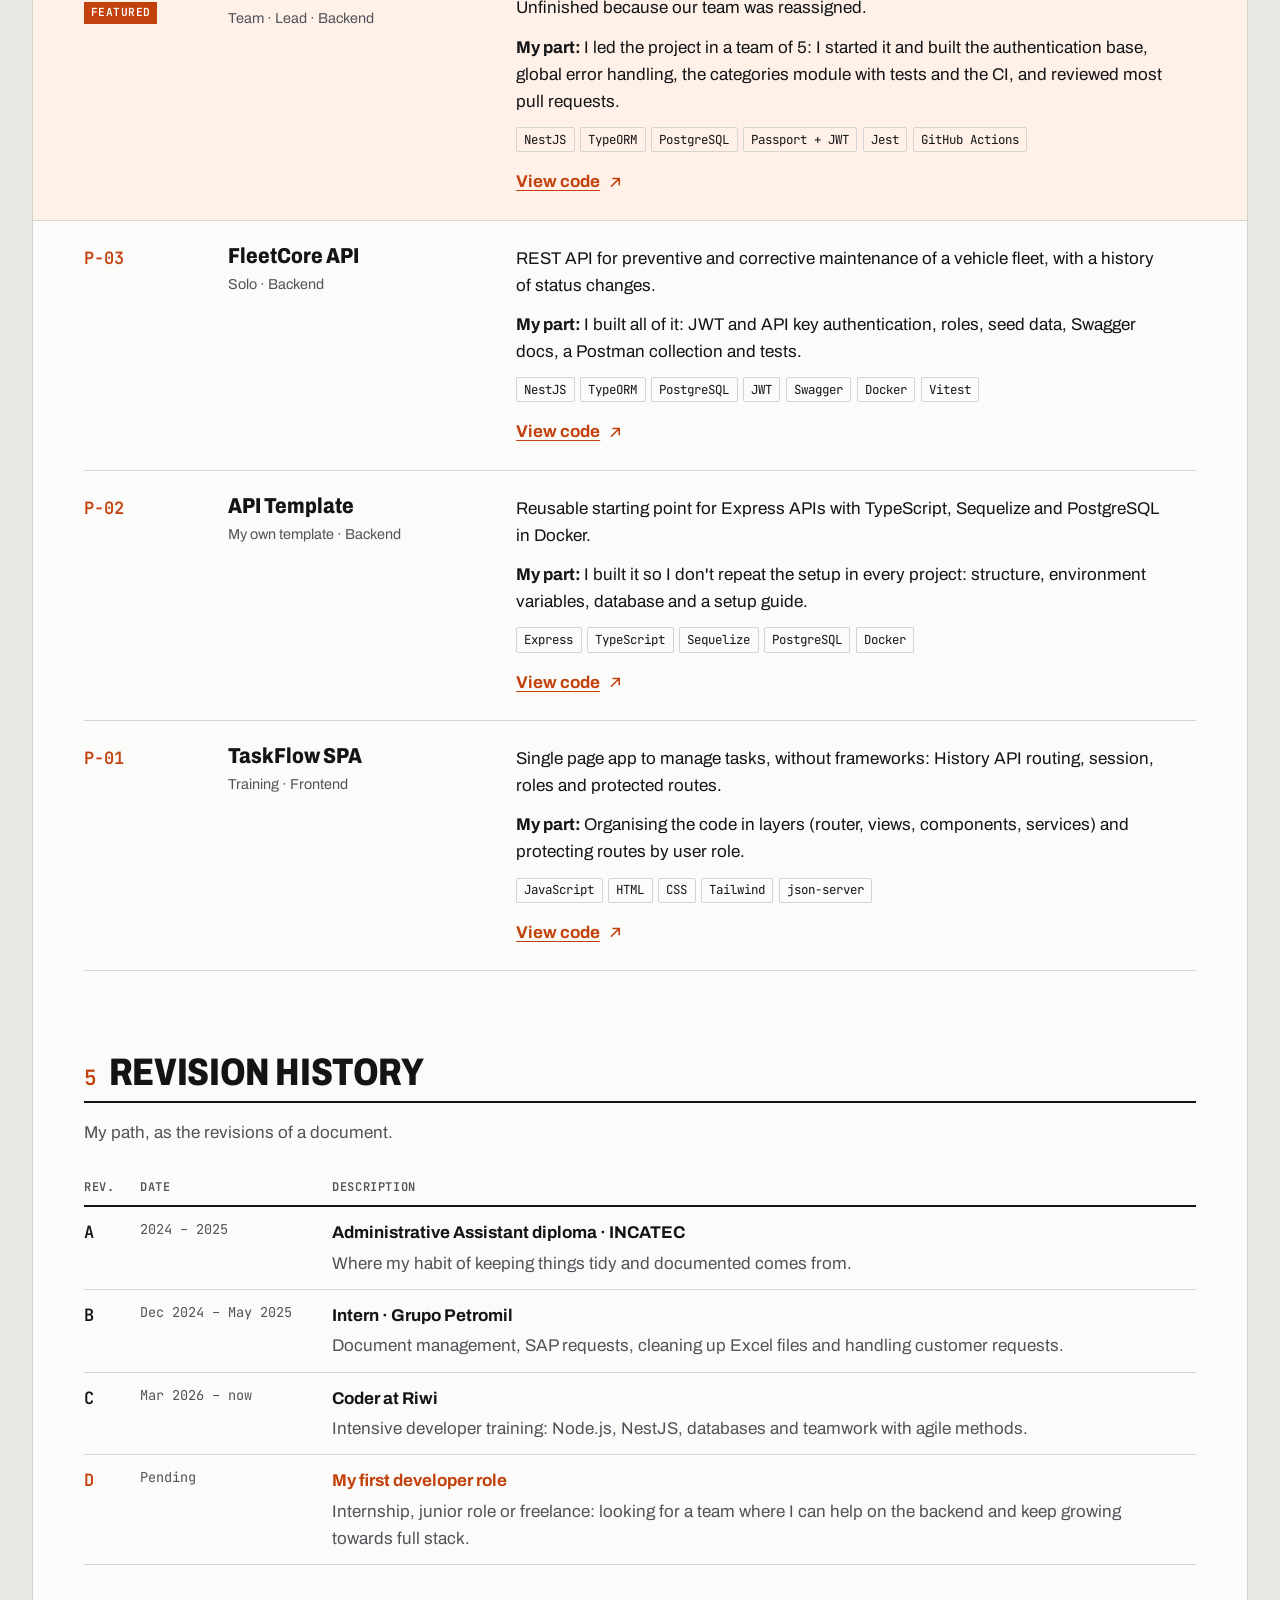
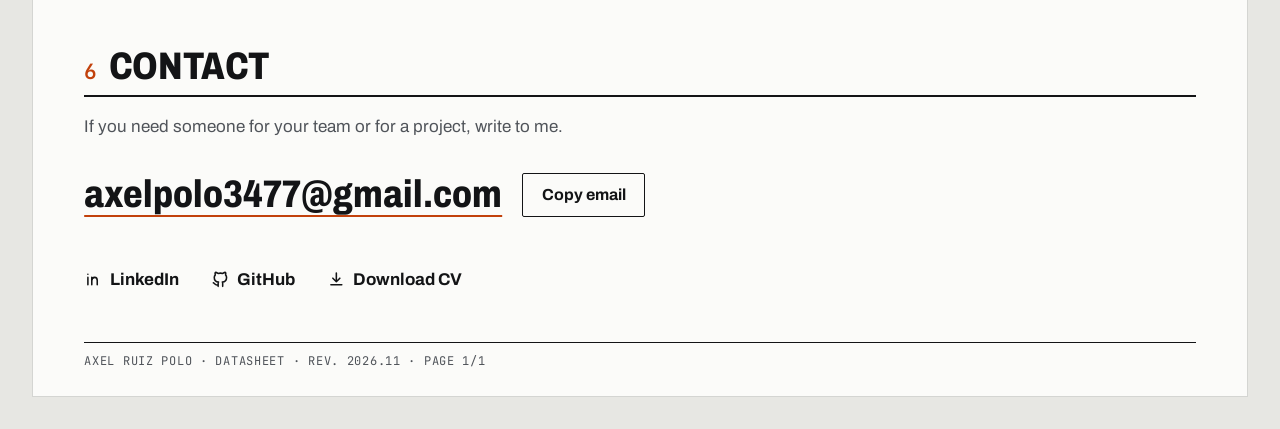
==== commit 22813feb: "feat: idioma inicial según el navegador y etiqueta del menú traducida" ====
--- a/index.html
+++ b/index.html
@@ -6,15 +6,40 @@
   <title>Axel Ruiz Polo · Desarrollador Full Stack Junior</title>
   <meta name="description" content="Portafolio de Axel Ruiz Polo, desarrollador Full Stack Junior en Barranquilla: APIs con Node.js, NestJS, TypeScript, PostgreSQL y Docker. Disponible para trabajar.">
   <meta name="theme-color" content="#f6f6f4">
-
-  <!-- Vista previa al compartir el enlace (LinkedIn, WhatsApp...) -->
-  <meta property="og:type" content="website">
+  <meta name="color-scheme" content="light dark">
+  <link rel="canonical" href="https://arp34.github.io/">
+
+  <!-- Vista previa al compartir el enlace (LinkedIn, WhatsApp, X...) -->
+  <meta property="og:type" content="profile">
+  <meta property="og:locale" content="es_CO">
+  <meta property="og:locale:alternate" content="en_US">
   <meta property="og:title" content="Axel Ruiz Polo · Desarrollador Full Stack Junior">
   <meta property="og:description" content="APIs con Node.js y NestJS. Disponible para trabajar.">
   <meta property="og:url" content="https://arp34.github.io/">
-  <meta property="og:image" content="https://arp34.github.io/assets/img/axel.webp">
+  <meta property="og:image" content="https://arp34.github.io/assets/img/og.jpg">
+  <meta property="og:image:width" content="1200">
+  <meta property="og:image:height" content="630">
+  <meta property="og:image:alt" content="Ficha técnica de Axel Ruiz Polo, desarrollador Full Stack Junior">
+  <meta name="twitter:card" content="summary_large_image">
+
+  <!-- Datos estructurados: le dicen a Google que la página es de una persona -->
+  <script type="application/ld+json">
+    {
+      "@context": "https://schema.org",
+      "@type": "Person",
+      "name": "Axel Ruiz Polo",
+      "jobTitle": "Desarrollador Full Stack Junior",
+      "url": "https://arp34.github.io/",
+      "image": "https://arp34.github.io/assets/img/axel.webp",
+      "email": "mailto:axelpolo3477@gmail.com",
+      "address": { "@type": "PostalAddress", "addressLocality": "Barranquilla", "addressCountry": "CO" },
+      "knowsAbout": ["Node.js", "NestJS", "TypeScript", "PostgreSQL", "MySQL", "Docker", "Express"],
+      "sameAs": ["https://www.linkedin.com/in/axel-ruiz-polo/", "https://github.com/Arp34"]
+    }
+  </script>
 
   <link rel="icon" href="assets/img/favicon.svg" type="image/svg+xml">
+  <link rel="apple-touch-icon" href="assets/img/apple-touch-icon.png">
   <link rel="preconnect" href="https://fonts.googleapis.com">
   <link rel="preconnect" href="https://fonts.gstatic.com" crossorigin>
   <link rel="stylesheet" href="https://fonts.googleapis.com/css2?family=Archivo:wdth,wght@62..125,400..800&family=JetBrains+Mono:wght@400;600&display=swap">
@@ -34,7 +59,7 @@
   <header class="topbar">
     <!-- Solo se ve en móvil, donde los enlaces van dentro del menú -->
     <a class="topbar__brand" href="#nombre">AXEL-RUIZ-POLO</a>
-    <nav class="topbar__nav" id="site-nav" aria-label="Secciones">
+    <nav class="topbar__nav" id="site-nav" aria-label="Secciones" data-i18n-aria="nav.sections">
       <a href="#proyectos" data-i18n="nav.projects">Proyectos</a>
       <a href="#stack" data-i18n="nav.stack">Stack</a>
       <a href="#trayectoria" data-i18n="nav.path">Trayectoria</a>
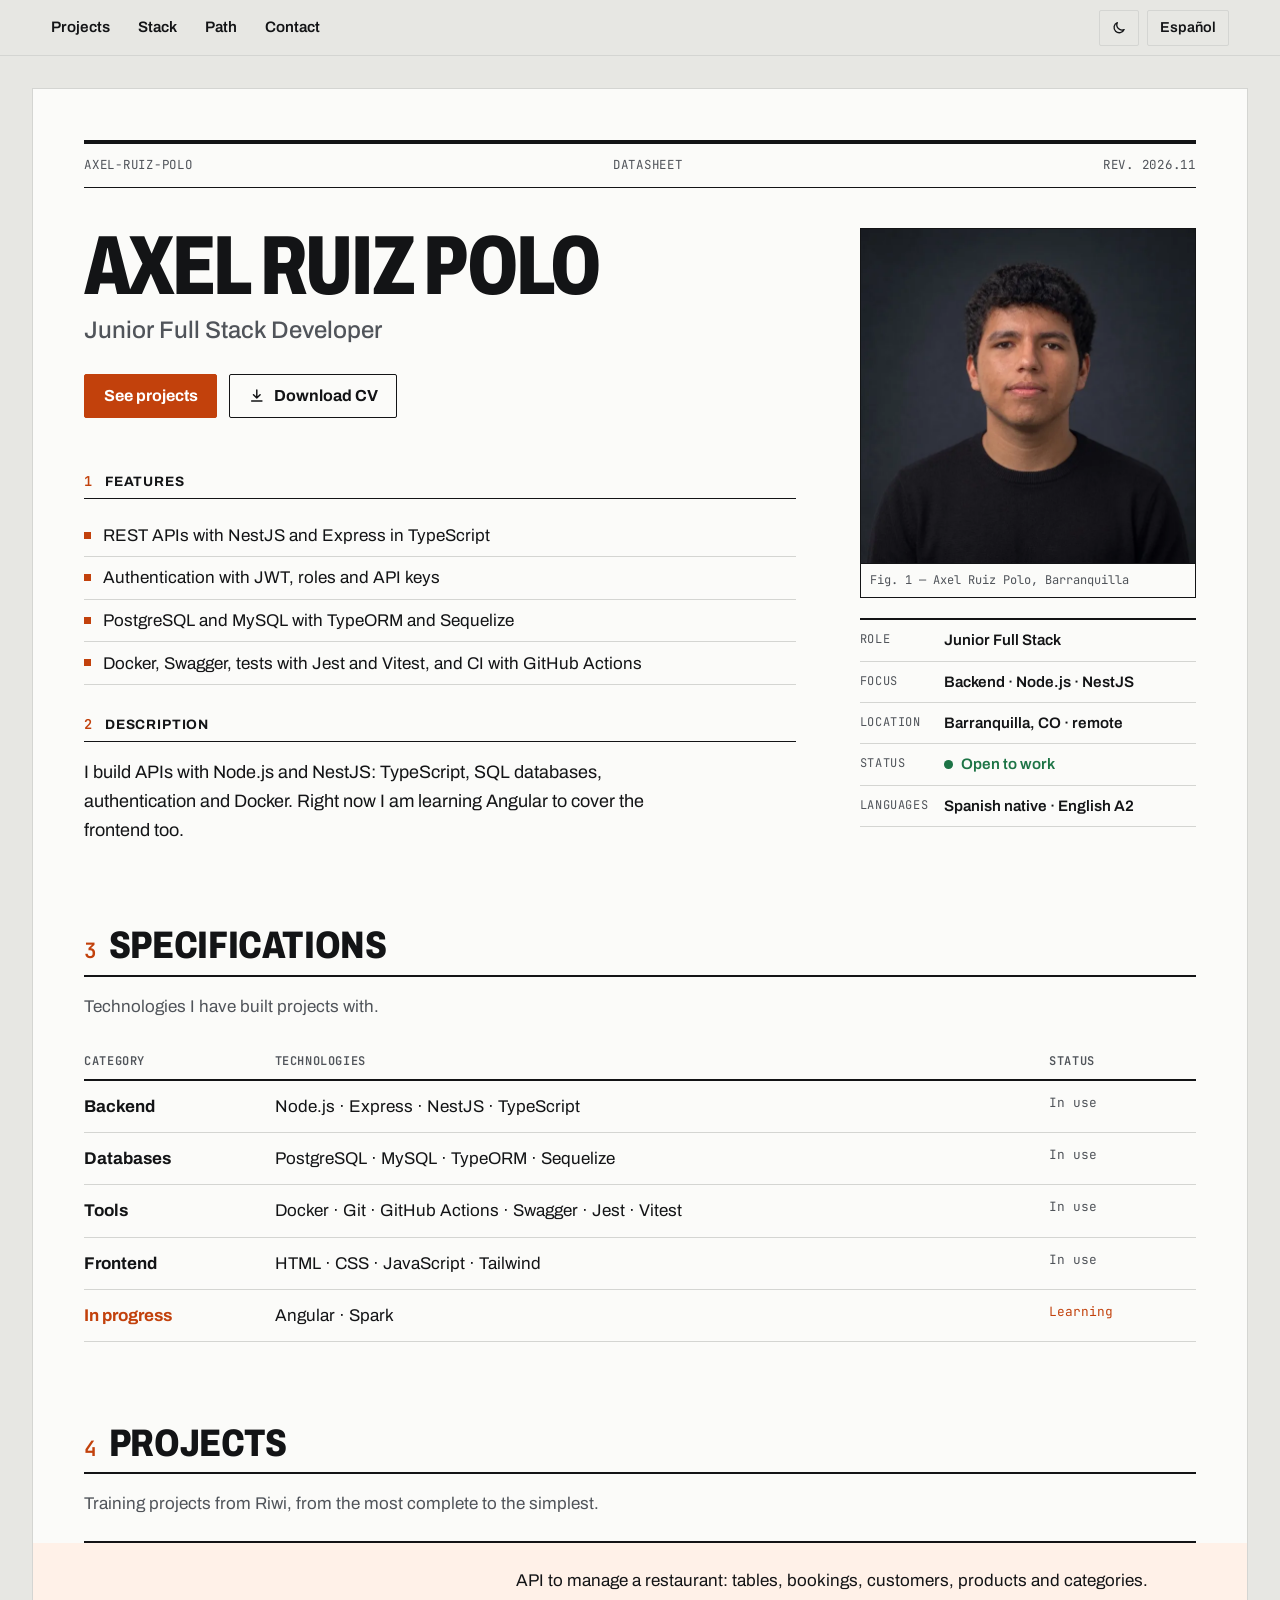
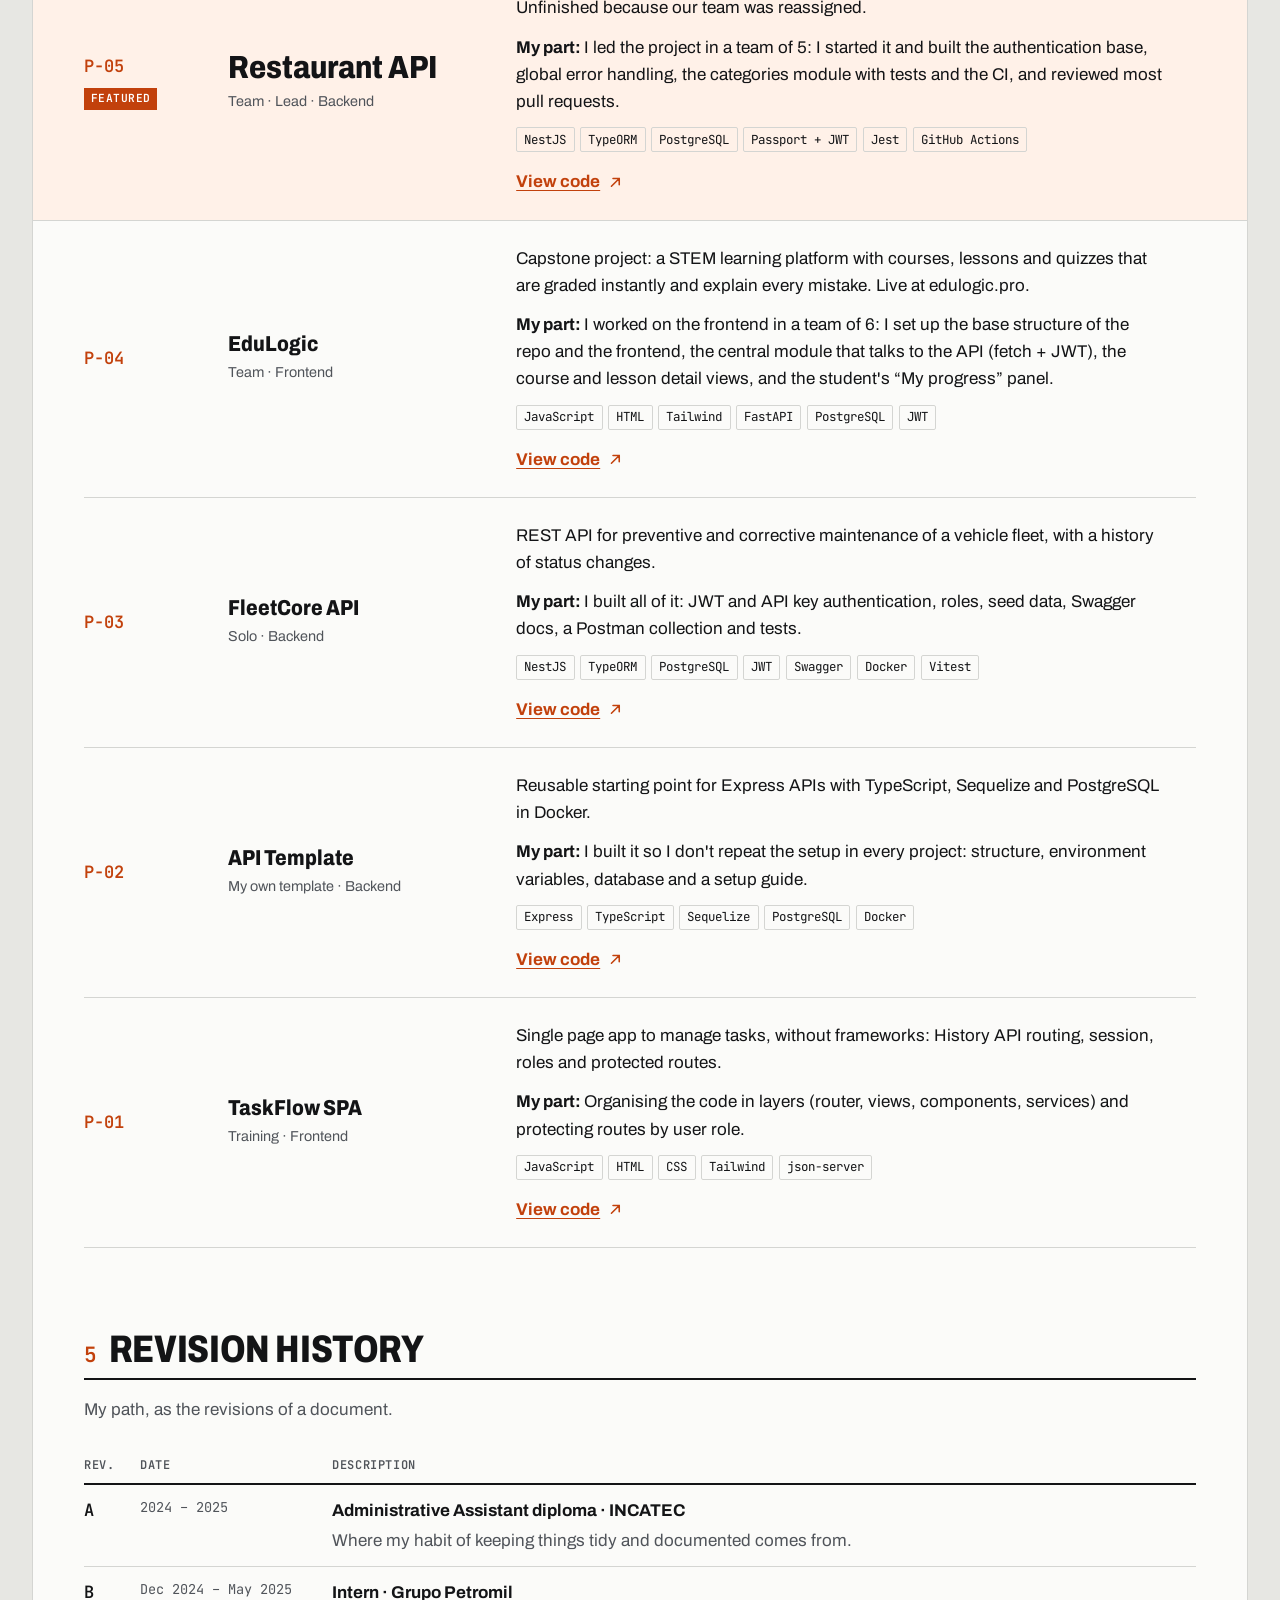
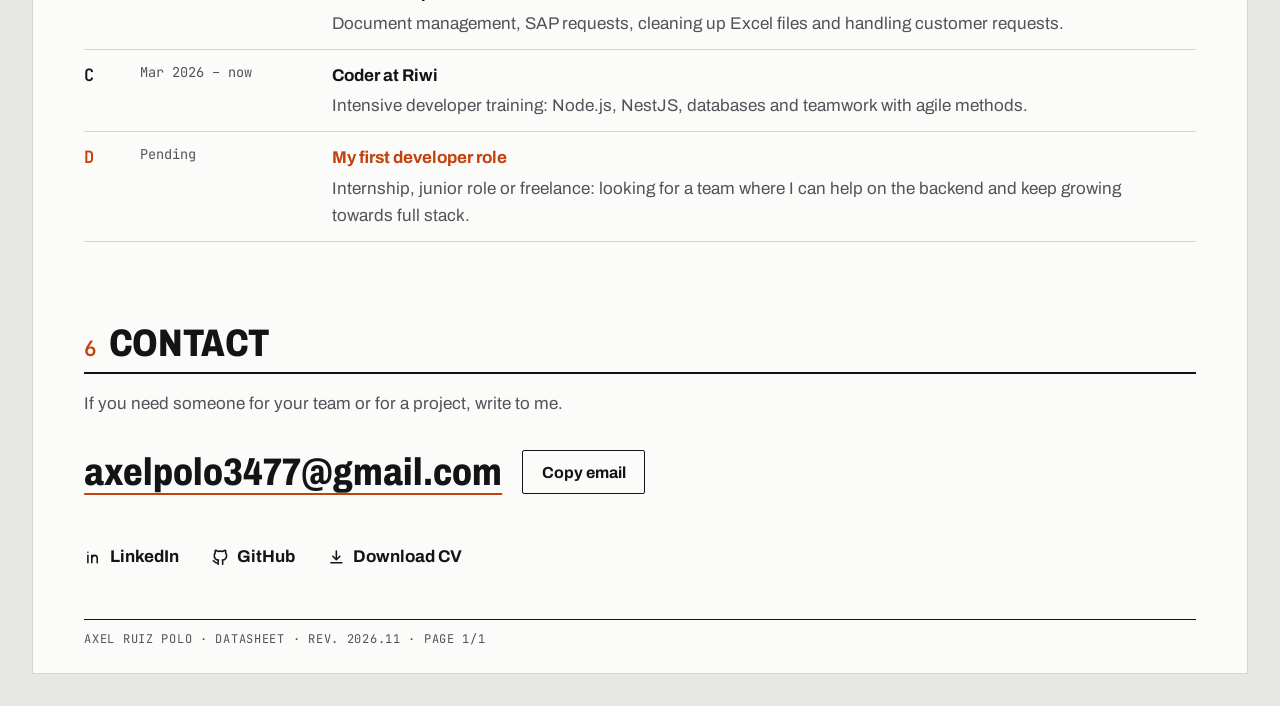
==== commit 604150f5: "feat: añade EduLogic y resalta el proyecto bajo el cursor" ====
--- a/index.html
+++ b/index.html
@@ -43,7 +43,7 @@
   <link rel="preconnect" href="https://fonts.googleapis.com">
   <link rel="preconnect" href="https://fonts.gstatic.com" crossorigin>
   <link rel="stylesheet" href="https://fonts.googleapis.com/css2?family=Archivo:wdth,wght@62..125,400..800&family=JetBrains+Mono:wght@400;600&display=swap">
-  <link rel="stylesheet" href="css/styles.css?v=4">
+  <link rel="stylesheet" href="css/styles.css?v=9">
 
   <!-- Aplica el tema guardado antes de pintar, para que no haya un destello claro -->
   <script>
@@ -197,7 +197,7 @@
     </div>
   </footer>
 
-  <script src="js/content.js?v=4"></script>
-  <script src="js/main.js?v=4"></script>
+  <script src="js/content.js?v=9"></script>
+  <script src="js/main.js?v=9"></script>
 </body>
 </html>
--- a/css/styles.css
+++ b/css/styles.css
@@ -263,8 +263,9 @@
     padding-inline: 0.5rem;
   }
 
-  /* La referencia ya sale en la barra: no repetirla en la tira del documento */
-  .docstrip span:first-child {
+  /* La referencia ya sale en la barra: no repetirla en la tira del documento
+     (solo cuando hay barra; la página 404 no la tiene) */
+  .topbar + .sheet .docstrip span:first-child {
     display: none;
   }
 
@@ -723,6 +724,7 @@
   display: grid;
   grid-template-columns: 7rem minmax(12rem, 16rem) 1fr;
   gap: 0.5rem 2rem;
+  align-items: center; /* código y título centrados en vertical junto al texto */
   padding: 1.5rem 0;
   border-bottom: 1px solid var(--rule-soft);
 }
@@ -801,11 +803,71 @@
 .project--featured {
   margin-inline: calc(var(--gutter) * -1);
   padding-inline: var(--gutter);
-  background: var(--tint);
+  /* el fondo teñido lo pinta su capa ::before (más abajo), para poder apagarlo */
 }
 
 .project--featured .project__head h3 {
   font-size: clamp(1.6rem, 3vw, 2rem);
+}
+
+/* Al pasar el cursor (o enfocar con el teclado) cualquier proyecto se tiñe
+   como el destacado y su título crece. El tono va en una capa ::before detrás
+   de la tarjeta, que llega hasta el borde de la hoja igual que el destacado. */
+.project {
+  position: relative;
+  isolation: isolate; /* para que la capa z-index:-1 quede detrás del texto, no de la página */
+}
+
+.project::before {
+  content: "";
+  position: absolute;
+  inset: 0 calc(var(--gutter) * -1);
+  z-index: -1;
+  background: var(--tint);
+  opacity: 0;
+  transition: opacity 0.2s ease-out;
+}
+
+/* El destacado ya llega al borde de la hoja: su capa no debe salirse más.
+   Además empieza encendido: es el naranja "por defecto". */
+.project--featured::before {
+  inset: 0;
+  opacity: 1;
+}
+
+/* Si el cursor o el foco está en OTRA tarjeta, el destacado se apaga y el
+   naranja "se mueve" a esa. :has() deja que la lista pregunte por sus hijas. */
+.projects:has(.project:focus-within) .project--featured:not(:focus-within)::before {
+  opacity: 0;
+}
+
+@media (hover: hover) {
+  .projects:has(.project:hover) .project--featured:not(:hover)::before {
+    opacity: 0;
+  }
+}
+
+.project__head h3 {
+  transform-origin: left center;
+  transition: transform 0.2s ease-out;
+}
+
+.project:focus-within::before {
+  opacity: 1;
+}
+
+.project:focus-within .project__head h3 {
+  transform: scale(1.08);
+}
+
+@media (hover: hover) {
+  .project:hover::before {
+    opacity: 1;
+  }
+
+  .project:hover .project__head h3 {
+    transform: scale(1.08);
+  }
 }
 
 @media (max-width: 52rem) {
@@ -906,6 +968,123 @@
   }
 }
 
+/* ---------- Página 404 ---------- */
+.error {
+  margin-bottom: clamp(0rem, 3vw, 2rem);
+  padding-bottom: clamp(3rem, 8vw, 5rem);
+  border-bottom: 1px solid var(--rule-soft);
+}
+
+.error__code {
+  margin-top: clamp(2rem, 6vw, 4rem);
+  font-size: clamp(6rem, 22vw, 11rem);
+  color: var(--accent);
+}
+
+.error__en {
+  margin: 0.25rem 0 0;
+  color: var(--ink-soft);
+}
+
+/* ---------- Impresión (Ctrl + P / guardar como PDF) ---------- */
+@media print {
+  /* Siempre tinta negra sobre papel blanco, aunque se esté en modo oscuro.
+     El :not(#print) solo sube la especificidad para ganar a las reglas
+     del modo oscuro de arriba. */
+  :root:not(#print),
+  :root[data-theme]:not(#print) {
+    --desk: #ffffff;
+    --paper: #ffffff;
+    --ink: #000000;
+    --ink-soft: #333333;
+    --rule-soft: #bbbbbb;
+    --accent: #c2410c;
+    --on-accent: #ffffff;
+    --tint: #fff1e8;
+    --ok: #1d7446;
+  }
+
+  @page {
+    margin: 14mm;
+  }
+
+  body {
+    font-size: 10.5pt;
+  }
+
+  /* Fuera en papel: navegación, botones, el CV (ruta relativa, inútil
+     impresa) y la firma ("Pág. 1/1" no es verdad si salen varias hojas) */
+  .topbar,
+  .skip,
+  .actions,
+  #copy-email,
+  .mail__done,
+  .links li:has(a[download]),
+  .foot__signature {
+    display: none !important;
+  }
+
+  /* El ancho del papel activaría el diseño de tablet: se fuerzan las dos columnas */
+  .hero__grid {
+    grid-template-columns: 1fr 15rem;
+    gap: 2rem;
+  }
+
+  .hero__aside {
+    display: block;
+  }
+
+  .hero__role {
+    margin-bottom: 1.5rem;
+  }
+
+  .sheet,
+  .foot {
+    max-width: none;
+    margin: 0;
+    padding: 0;
+    border: 0;
+  }
+
+  .foot {
+    padding-top: 2rem;
+  }
+
+  .docstrip::before {
+    animation: none;
+  }
+
+  .band {
+    padding-top: 1.75rem;
+  }
+
+  /* En papel no se puede hacer clic: se escribe la dirección del enlace */
+  .project__link::after,
+  .links a::after {
+    content: " (" attr(href) ")";
+    font-weight: 400;
+    color: var(--ink-soft);
+  }
+
+  .project__link .icon,
+  .links .icon {
+    display: none;
+  }
+
+  /* Que ningún proyecto, fila o dato clave quede partido entre dos páginas */
+  .project,
+  .table tr,
+  .fig,
+  .specs {
+    break-inside: avoid;
+  }
+
+  .sec,
+  .sec--big {
+    break-after: avoid;
+  }
+}
+
 /* ---------- 10. Movimiento reducido ---------- */
 @media (prefers-reduced-motion: reduce) {
   html {
